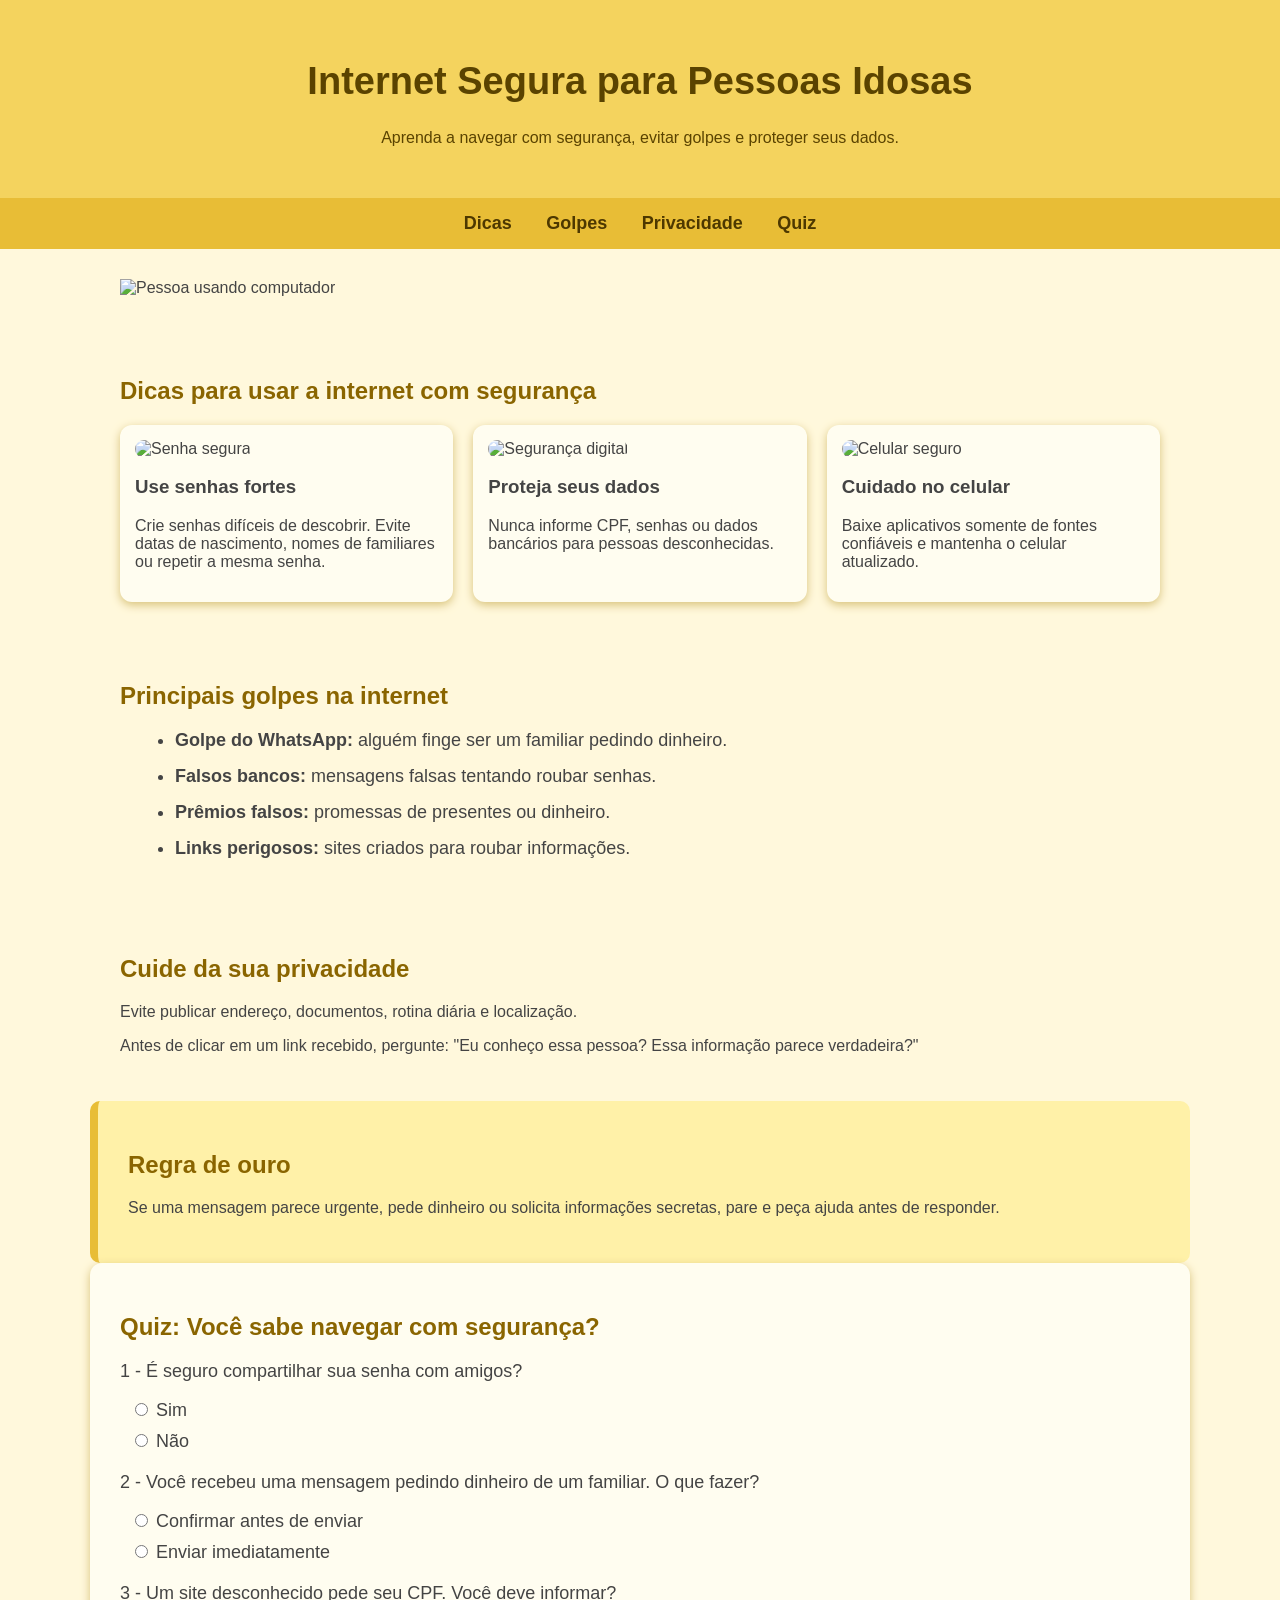
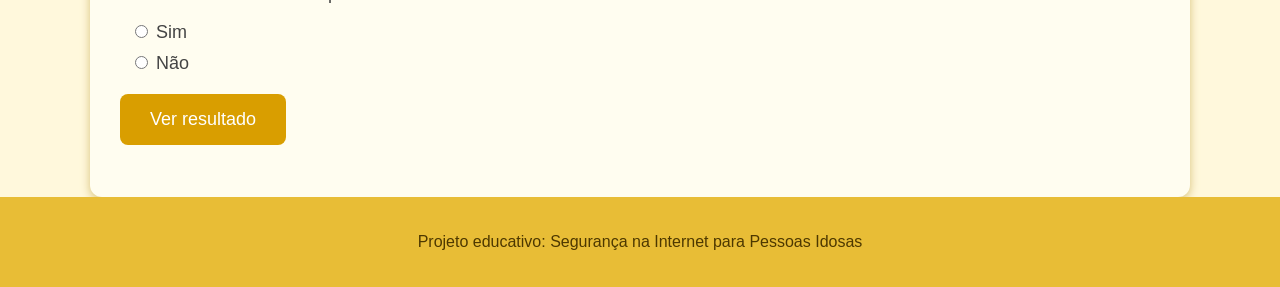
==== index.html @ dd83e682 "." ====
<!DOCTYPE html>
<html lang="pt-BR">

<head>
    <meta charset="UTF-8">
    <meta name="viewport" content="width=device-width, initial-scale=1.0">
    <title>Internet Segura para Idosos</title>
    <link rel="stylesheet" href="style.css">
</head>

<body>

<header>
    <h1>Internet Segura para Pessoas Idosas</h1>
    <p>Aprenda a navegar com segurança, evitar golpes e proteger seus dados.</p>
</header>


<nav>
    <a href="#dicas">Dicas</a>
    <a href="#golpes">Golpes</a>
    <a href="#privacidade">Privacidade</a>
    <a href="#quiz">Quiz</a>
</nav>


<section class="banner">
    <img src="https://images.unsplash.com/photo-1556740749-887f6717d7e4"
    alt="Pessoa usando computador">
</section>


<section id="dicas">

<h2>Dicas para usar a internet com segurança</h2>

<div class="cards">

<article>
    <img src="https://images.unsplash.com/photo-1563013544-824ae1b704d3"
    alt="Senha segura">

    <h3>Use senhas fortes</h3>

    <p>
        Crie senhas difíceis de descobrir.
        Evite datas de nascimento, nomes de familiares ou repetir a mesma senha.
    </p>
</article>


<article>
    <img src="https://images.unsplash.com/photo-1563206767-5b18f218e8de"
    alt="Segurança digital">

    <h3>Proteja seus dados</h3>

    <p>
        Nunca informe CPF, senhas ou dados bancários para pessoas desconhecidas.
    </p>
</article>


<article>
    <img src="https://images.unsplash.com/photo-1614064641938-3bbee52942c7"
    alt="Celular seguro">

    <h3>Cuidado no celular</h3>

    <p>
        Baixe aplicativos somente de fontes confiáveis e mantenha o celular atualizado.
    </p>
</article>

</div>

</section>



<section id="golpes">

<h2>Principais golpes na internet</h2>

<ul>

<li>
<strong>Golpe do WhatsApp:</strong>
alguém finge ser um familiar pedindo dinheiro.
</li>

<li>
<strong>Falsos bancos:</strong>
mensagens falsas tentando roubar senhas.
</li>

<li>
<strong>Prêmios falsos:</strong>
promessas de presentes ou dinheiro.
</li>

<li>
<strong>Links perigosos:</strong>
sites criados para roubar informações.
</li>

</ul>

</section>



<section id="privacidade">

<h2>Cuide da sua privacidade</h2>

<p>
Evite publicar endereço, documentos, rotina diária e localização.
</p>

<p>
Antes de clicar em um link recebido, pergunte:
"Eu conheço essa pessoa? Essa informação parece verdadeira?"
</p>

</section>



<section class="alerta">

<h2>Regra de ouro</h2>

<p>
Se uma mensagem parece urgente, pede dinheiro ou solicita informações secretas,
pare e peça ajuda antes de responder.
</p>

</section>



<section id="quiz">

<h2>Quiz: Você sabe navegar com segurança?</h2>


<div class="pergunta">

<p>
1 - É seguro compartilhar sua senha com amigos?
</p>

<label>
<input type="radio" name="q1" value="0">
Sim
</label>

<label>
<input type="radio" name="q1" value="1">
Não
</label>

</div>



<div class="pergunta">

<p>
2 - Você recebeu uma mensagem pedindo dinheiro de um familiar. O que fazer?
</p>

<label>
<input type="radio" name="q2" value="1">
Confirmar antes de enviar
</label>

<label>
<input type="radio" name="q2" value="0">
Enviar imediatamente
</label>

</div>




<div class="pergunta">

<p>
3 - Um site desconhecido pede seu CPF. Você deve informar?
</p>

<label>
<input type="radio" name="q3" value="0">
Sim
</label>

<label>
<input type="radio" name="q3" value="1">
Não
</label>

</div>


<button onclick="corrigirQuiz()">
Ver resultado
</button>


<p id="resultado"></p>


</section>



<footer>

<p>
Projeto educativo: Segurança na Internet para Pessoas Idosas
</p>

</footer>



<script src="script.js"></script>

</body>
</html>
---- style.css ----
*{
    box-sizing:border-box;
    font-family:Arial, sans-serif;
}


body{

    margin:0;
    background:#fff8dc;
    color:#444;

}



header{

    background:#f4d35e;
    color:#5a4300;
    text-align:center;
    padding:35px;

}


header h1{

    font-size:38px;

}



nav{

    background:#e8bd36;
    padding:15px;
    text-align:center;

}


nav a{

    color:#4d3800;
    text-decoration:none;
    margin:15px;
    font-size:18px;
    font-weight:bold;

}



.banner img{

    width:100%;
    height:350px;
    object-fit:cover;

}



section{

    padding:30px;
    max-width:1100px;
    margin:auto;

}



h2{

    color:#8a6500;

}



.cards{

    display:flex;
    gap:20px;
    flex-wrap:wrap;

}



article{

    background:#fffdf0;
    border-radius:12px;
    padding:15px;
    flex:1;
    min-width:250px;

    box-shadow:0 3px 10px #d8c27a;

}



article img{

    width:100%;
    height:180px;
    object-fit:cover;
    border-radius:10px;

}



li{

    margin:15px;
    font-size:18px;

}



.alerta{

    background:#fff1a8;
    border-left:8px solid #e8bd36;
    border-radius:10px;

}



#quiz{

    background:#fffdf0;
    border-radius:12px;

    box-shadow:0 3px 10px #d8c27a;

}



.pergunta{

    margin:20px 0;
    font-size:18px;

}



label{

    display:block;
    margin:10px;

}



button{

    background:#d99e00;
    color:white;

    padding:15px 30px;

    border:none;
    border-radius:8px;

    font-size:18px;
    cursor:pointer;

}



button:hover{

    background:#b88200;

}



#resultado{

    font-size:22px;
    font-weight:bold;
    margin-top:20px;

}



footer{

    background:#e8bd36;
    color:#4d3800;

    text-align:center;

    padding:20px;

}
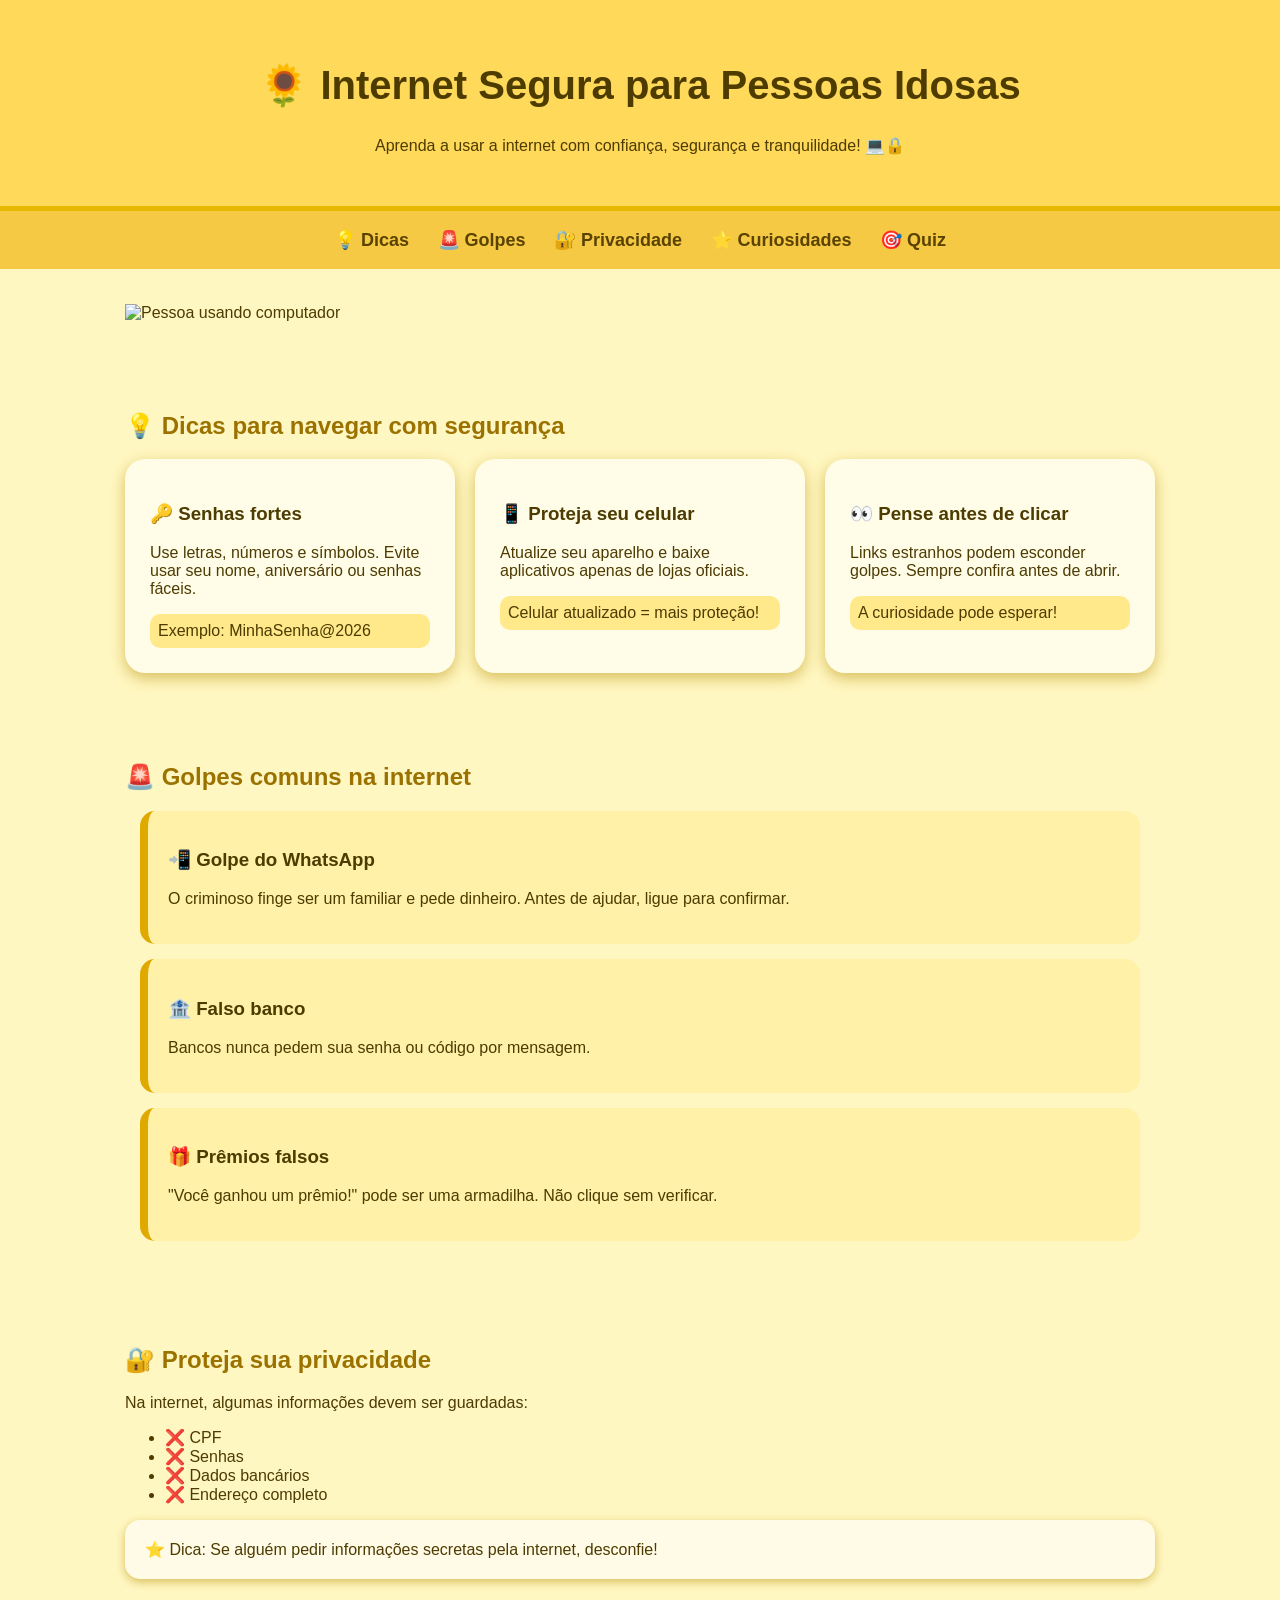
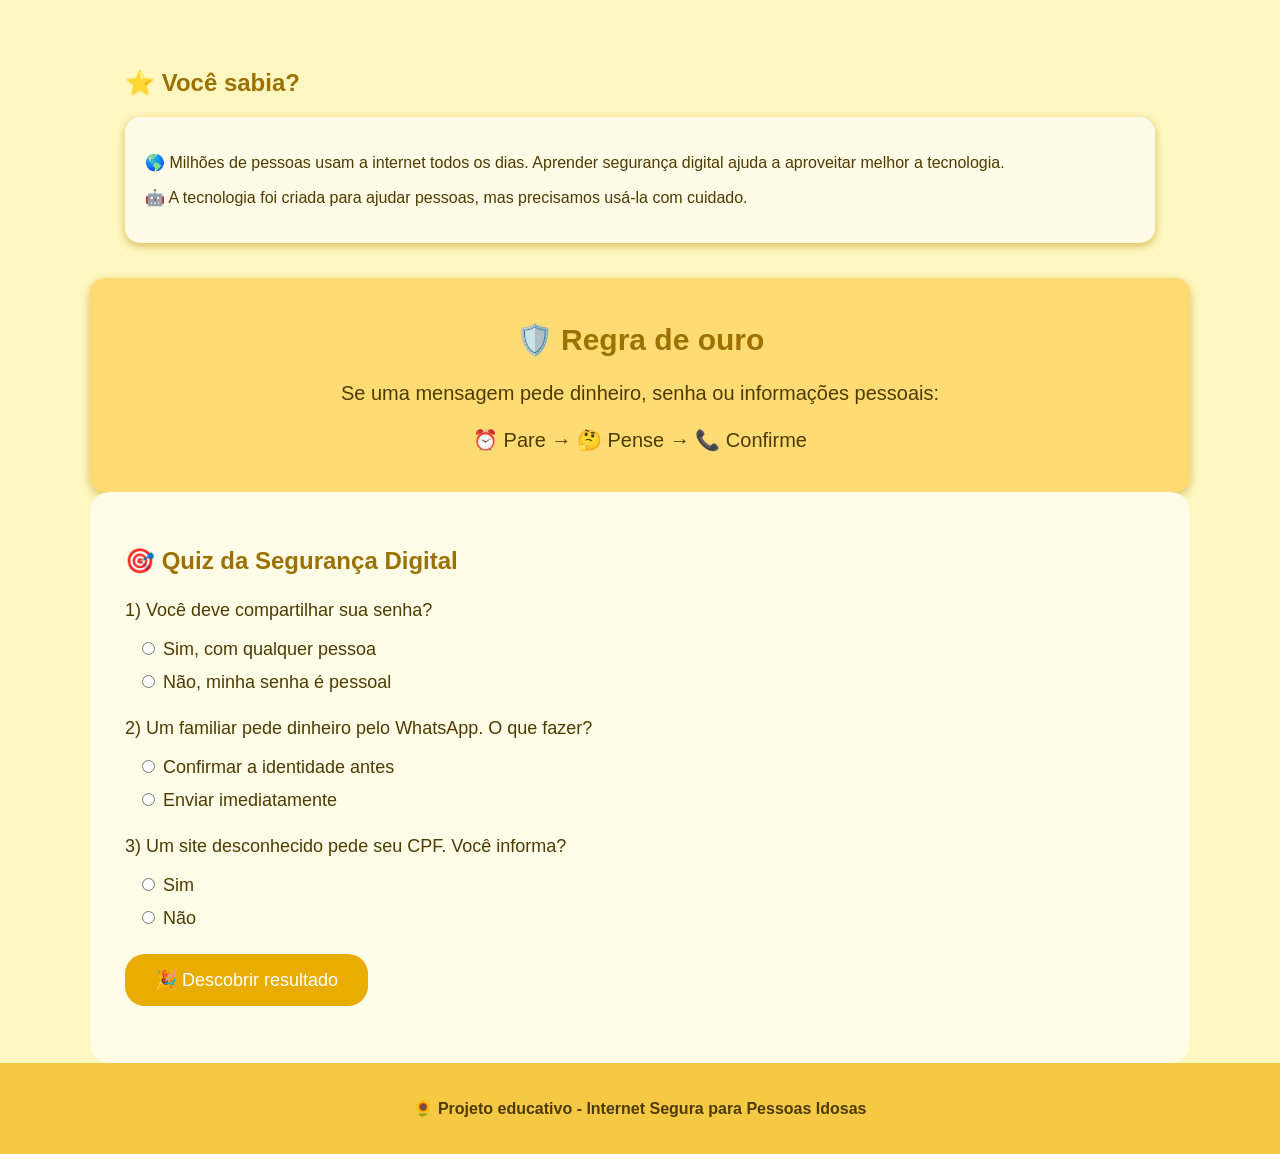
==== commit 1aff07a9: "." ====
--- a/index.html
+++ b/index.html
@@ -2,186 +2,326 @@
 <html lang="pt-BR">
 
 <head>
-    <meta charset="UTF-8">
-    <meta name="viewport" content="width=device-width, initial-scale=1.0">
-    <title>Internet Segura para Idosos</title>
-    <link rel="stylesheet" href="style.css">
+<meta charset="UTF-8">
+<meta name="viewport" content="width=device-width, initial-scale=1.0">
+
+<title>Internet Segura para Idosos</title>
+
+<link rel="stylesheet" href="style.css">
+
 </head>
 
+
 <body>
 
+
 <header>
-    <h1>Internet Segura para Pessoas Idosas</h1>
-    <p>Aprenda a navegar com segurança, evitar golpes e proteger seus dados.</p>
+
+<h1>🌻 Internet Segura para Pessoas Idosas</h1>
+
+<p>
+Aprenda a usar a internet com confiança, segurança e tranquilidade! 💻🔒
+</p>
+
 </header>
 
 
+
 <nav>
-    <a href="#dicas">Dicas</a>
-    <a href="#golpes">Golpes</a>
-    <a href="#privacidade">Privacidade</a>
-    <a href="#quiz">Quiz</a>
+
+<a href="#dicas">💡 Dicas</a>
+<a href="#golpes">🚨 Golpes</a>
+<a href="#privacidade">🔐 Privacidade</a>
+<a href="#curiosidades">⭐ Curiosidades</a>
+<a href="#quiz">🎯 Quiz</a>
+
 </nav>
 
 
+
+
 <section class="banner">
-    <img src="https://images.unsplash.com/photo-1556740749-887f6717d7e4"
-    alt="Pessoa usando computador">
-</section>
+
+<img src="https://images.unsplash.com/photo-1556740749-887f6717d7e4"
+alt="Pessoa usando computador">
+
+</section>
+
+
+
 
 
 <section id="dicas">
 
-<h2>Dicas para usar a internet com segurança</h2>
+<h2>💡 Dicas para navegar com segurança</h2>
+
 
 <div class="cards">
 
-<article>
-    <img src="https://images.unsplash.com/photo-1563013544-824ae1b704d3"
-    alt="Senha segura">
-
-    <h3>Use senhas fortes</h3>
-
-    <p>
-        Crie senhas difíceis de descobrir.
-        Evite datas de nascimento, nomes de familiares ou repetir a mesma senha.
-    </p>
-</article>
-
-
-<article>
-    <img src="https://images.unsplash.com/photo-1563206767-5b18f218e8de"
-    alt="Segurança digital">
-
-    <h3>Proteja seus dados</h3>
-
-    <p>
-        Nunca informe CPF, senhas ou dados bancários para pessoas desconhecidas.
-    </p>
-</article>
-
-
-<article>
-    <img src="https://images.unsplash.com/photo-1614064641938-3bbee52942c7"
-    alt="Celular seguro">
-
-    <h3>Cuidado no celular</h3>
-
-    <p>
-        Baixe aplicativos somente de fontes confiáveis e mantenha o celular atualizado.
-    </p>
-</article>
-
-</div>
-
-</section>
+
+
+<div class="card">
+
+<h3>🔑 Senhas fortes</h3>
+
+<p>
+Use letras, números e símbolos.
+Evite usar seu nome, aniversário ou senhas fáceis.
+</p>
+
+<span>
+Exemplo:
+MinhaSenha@2026
+</span>
+
+</div>
+
+
+
+
+<div class="card">
+
+<h3>📱 Proteja seu celular</h3>
+
+<p>
+Atualize seu aparelho e baixe aplicativos apenas de lojas oficiais.
+</p>
+
+<span>
+Celular atualizado = mais proteção!
+</span>
+
+</div>
+
+
+
+
+
+<div class="card">
+
+<h3>👀 Pense antes de clicar</h3>
+
+<p>
+Links estranhos podem esconder golpes.
+Sempre confira antes de abrir.
+</p>
+
+<span>
+A curiosidade pode esperar!
+</span>
+
+</div>
+
+
+
+</div>
+
+</section>
+
+
+
 
 
 
 <section id="golpes">
 
-<h2>Principais golpes na internet</h2>
+<h2>🚨 Golpes comuns na internet</h2>
+
+
+<div class="golpe">
+
+<h3>📲 Golpe do WhatsApp</h3>
+
+<p>
+O criminoso finge ser um familiar e pede dinheiro.
+Antes de ajudar, ligue para confirmar.
+</p>
+
+</div>
+
+
+
+<div class="golpe">
+
+<h3>🏦 Falso banco</h3>
+
+<p>
+Bancos nunca pedem sua senha ou código por mensagem.
+</p>
+
+</div>
+
+
+
+<div class="golpe">
+
+<h3>🎁 Prêmios falsos</h3>
+
+<p>
+"Você ganhou um prêmio!" pode ser uma armadilha.
+Não clique sem verificar.
+</p>
+
+</div>
+
+
+</section>
+
+
+
+
+
+
+<section id="privacidade">
+
+
+<h2>🔐 Proteja sua privacidade</h2>
+
+
+<p>
+Na internet, algumas informações devem ser guardadas:
+</p>
+
 
 <ul>
 
-<li>
-<strong>Golpe do WhatsApp:</strong>
-alguém finge ser um familiar pedindo dinheiro.
-</li>
-
-<li>
-<strong>Falsos bancos:</strong>
-mensagens falsas tentando roubar senhas.
-</li>
-
-<li>
-<strong>Prêmios falsos:</strong>
-promessas de presentes ou dinheiro.
-</li>
-
-<li>
-<strong>Links perigosos:</strong>
-sites criados para roubar informações.
-</li>
+<li>❌ CPF</li>
+
+<li>❌ Senhas</li>
+
+<li>❌ Dados bancários</li>
+
+<li>❌ Endereço completo</li>
 
 </ul>
 
-</section>
-
-
-
-<section id="privacidade">
-
-<h2>Cuide da sua privacidade</h2>
-
-<p>
-Evite publicar endereço, documentos, rotina diária e localização.
-</p>
-
-<p>
-Antes de clicar em um link recebido, pergunte:
-"Eu conheço essa pessoa? Essa informação parece verdadeira?"
-</p>
-
-</section>
-
-
-
-<section class="alerta">
-
-<h2>Regra de ouro</h2>
-
-<p>
-Se uma mensagem parece urgente, pede dinheiro ou solicita informações secretas,
-pare e peça ajuda antes de responder.
-</p>
-
-</section>
+
+<div class="dica">
+
+⭐ Dica:
+Se alguém pedir informações secretas pela internet,
+desconfie!
+
+</div>
+
+
+</section>
+
+
+
+
+
+
+
+<section id="curiosidades">
+
+
+<h2>⭐ Você sabia?</h2>
+
+
+<div class="curiosidade">
+
+
+<p>
+🌎 Milhões de pessoas usam a internet todos os dias.
+Aprender segurança digital ajuda a aproveitar melhor a tecnologia.
+</p>
+
+
+<p>
+🤖 A tecnologia foi criada para ajudar pessoas,
+mas precisamos usá-la com cuidado.
+</p>
+
+
+</div>
+
+
+</section>
+
+
+
+
+
+
+<section class="regra">
+
+
+<h2>🛡️ Regra de ouro</h2>
+
+
+<p>
+
+Se uma mensagem pede dinheiro,
+senha ou informações pessoais:
+
+<br><br>
+
+⏰ Pare → 🤔 Pense → 📞 Confirme
+
+</p>
+
+
+</section>
+
+
+
+
 
 
 
 <section id="quiz">
 
-<h2>Quiz: Você sabe navegar com segurança?</h2>
+
+<h2>🎯 Quiz da Segurança Digital</h2>
 
 
 <div class="pergunta">
 
 <p>
-1 - É seguro compartilhar sua senha com amigos?
-</p>
+1) Você deve compartilhar sua senha?
+</p>
+
 
 <label>
 <input type="radio" name="q1" value="0">
-Sim
-</label>
+Sim, com qualquer pessoa
+</label>
+
 
 <label>
 <input type="radio" name="q1" value="1">
-Não
-</label>
-
-</div>
+Não, minha senha é pessoal
+</label>
+
+
+</div>
+
+
 
 
 
 <div class="pergunta">
 
 <p>
-2 - Você recebeu uma mensagem pedindo dinheiro de um familiar. O que fazer?
-</p>
+2) Um familiar pede dinheiro pelo WhatsApp. O que fazer?
+</p>
+
 
 <label>
 <input type="radio" name="q2" value="1">
-Confirmar antes de enviar
-</label>
+Confirmar a identidade antes
+</label>
+
 
 <label>
 <input type="radio" name="q2" value="0">
 Enviar imediatamente
 </label>
 
-</div>
+
+</div>
+
 
 
 
@@ -189,24 +329,28 @@
 <div class="pergunta">
 
 <p>
-3 - Um site desconhecido pede seu CPF. Você deve informar?
-</p>
+3) Um site desconhecido pede seu CPF. Você informa?
+</p>
+
 
 <label>
 <input type="radio" name="q3" value="0">
 Sim
 </label>
 
+
 <label>
 <input type="radio" name="q3" value="1">
 Não
 </label>
 
-</div>
+
+</div>
+
 
 
 <button onclick="corrigirQuiz()">
-Ver resultado
+🎉 Descobrir resultado
 </button>
 
 
@@ -217,11 +361,14 @@
 
 
 
+
+
 <footer>
 
 <p>
-Projeto educativo: Segurança na Internet para Pessoas Idosas
-</p>
+🌻 Projeto educativo - Internet Segura para Pessoas Idosas
+</p>
+
 
 </footer>
 
@@ -229,5 +376,7 @@
 
 <script src="script.js"></script>
 
+
 </body>
+
 </html>
--- a/style.css
+++ b/style.css
@@ -1,14 +1,17 @@
 *{
-    box-sizing:border-box;
-    font-family:Arial, sans-serif;
-}
+
+box-sizing:border-box;
+font-family:"Arial", sans-serif;
+
+}
+
 
 
 body{
 
-    margin:0;
-    background:#fff8dc;
-    color:#444;
+margin:0;
+background:#fff7c2;
+color:#4d3b00;
 
 }
 
@@ -16,17 +19,19 @@
 
 header{
 
-    background:#f4d35e;
-    color:#5a4300;
-    text-align:center;
-    padding:35px;
-
-}
+background:#ffd95a;
+padding:35px;
+text-align:center;
+
+border-bottom:5px solid #e6b800;
+
+}
+
 
 
 header h1{
 
-    font-size:38px;
+font-size:40px;
 
 }
 
@@ -34,20 +39,24 @@
 
 nav{
 
-    background:#e8bd36;
-    padding:15px;
-    text-align:center;
-
-}
+background:#f6c945;
+padding:18px;
+text-align:center;
+
+}
+
 
 
 nav a{
 
-    color:#4d3800;
-    text-decoration:none;
-    margin:15px;
-    font-size:18px;
-    font-weight:bold;
+color:#5a4300;
+text-decoration:none;
+
+font-weight:bold;
+
+margin:12px;
+
+font-size:18px;
 
 }
 
@@ -55,9 +64,10 @@
 
 .banner img{
 
-    width:100%;
-    height:350px;
-    object-fit:cover;
+width:100%;
+height:330px;
+
+object-fit:cover;
 
 }
 
@@ -65,9 +75,11 @@
 
 section{
 
-    padding:30px;
-    max-width:1100px;
-    margin:auto;
+max-width:1100px;
+
+margin:auto;
+
+padding:35px;
 
 }
 
@@ -75,7 +87,7 @@
 
 h2{
 
-    color:#8a6500;
+color:#9b7200;
 
 }
 
@@ -83,53 +95,99 @@
 
 .cards{
 
-    display:flex;
-    gap:20px;
-    flex-wrap:wrap;
-
-}
-
-
-
-article{
-
-    background:#fffdf0;
-    border-radius:12px;
-    padding:15px;
-    flex:1;
-    min-width:250px;
-
-    box-shadow:0 3px 10px #d8c27a;
-
-}
-
-
-
-article img{
-
-    width:100%;
-    height:180px;
-    object-fit:cover;
-    border-radius:10px;
-
-}
-
-
-
-li{
-
-    margin:15px;
-    font-size:18px;
-
-}
-
-
-
-.alerta{
-
-    background:#fff1a8;
-    border-left:8px solid #e8bd36;
-    border-radius:10px;
+display:flex;
+
+gap:20px;
+
+flex-wrap:wrap;
+
+}
+
+
+
+.card{
+
+background:#fffde8;
+
+padding:25px;
+
+border-radius:20px;
+
+flex:1;
+
+min-width:250px;
+
+box-shadow:0 5px 15px #d8bd5a;
+
+transition:.3s;
+
+}
+
+
+
+.card:hover{
+
+transform:translateY(-8px);
+
+}
+
+
+
+.card span{
+
+background:#ffe98a;
+
+padding:8px;
+
+border-radius:10px;
+
+display:block;
+
+margin-top:15px;
+
+}
+
+
+
+.golpe{
+
+background:#fff1a8;
+
+padding:20px;
+
+margin:15px;
+
+border-radius:15px;
+
+border-left:8px solid #e0a900;
+
+}
+
+
+
+.dica,
+.curiosidade,
+.regra{
+
+background:#fffbe6;
+
+padding:20px;
+
+border-radius:15px;
+
+box-shadow:0 3px 10px #d8bd5a;
+
+}
+
+
+
+.regra{
+
+background:#ffdc73;
+
+text-align:center;
+
+font-size:20px;
 
 }
 
@@ -137,10 +195,9 @@
 
 #quiz{
 
-    background:#fffdf0;
-    border-radius:12px;
-
-    box-shadow:0 3px 10px #d8c27a;
+background:#fffde8;
+
+border-radius:20px;
 
 }
 
@@ -148,8 +205,9 @@
 
 .pergunta{
 
-    margin:20px 0;
-    font-size:18px;
+margin:25px 0;
+
+font-size:18px;
 
 }
 
@@ -157,8 +215,9 @@
 
 label{
 
-    display:block;
-    margin:10px;
+display:block;
+
+margin:12px;
 
 }
 
@@ -166,16 +225,19 @@
 
 button{
 
-    background:#d99e00;
-    color:white;
-
-    padding:15px 30px;
-
-    border:none;
-    border-radius:8px;
-
-    font-size:18px;
-    cursor:pointer;
+background:#e8ad00;
+
+color:white;
+
+border:0;
+
+padding:15px 30px;
+
+border-radius:20px;
+
+font-size:18px;
+
+cursor:pointer;
 
 }
 
@@ -183,7 +245,7 @@
 
 button:hover{
 
-    background:#b88200;
+background:#c58e00;
 
 }
 
@@ -191,9 +253,11 @@
 
 #resultado{
 
-    font-size:22px;
-    font-weight:bold;
-    margin-top:20px;
+font-size:22px;
+
+font-weight:bold;
+
+margin-top:20px;
 
 }
 
@@ -201,11 +265,12 @@
 
 footer{
 
-    background:#e8bd36;
-    color:#4d3800;
-
-    text-align:center;
-
-    padding:20px;
-
-}
+background:#f6c945;
+
+padding:20px;
+
+text-align:center;
+
+font-weight:bold;
+
+}
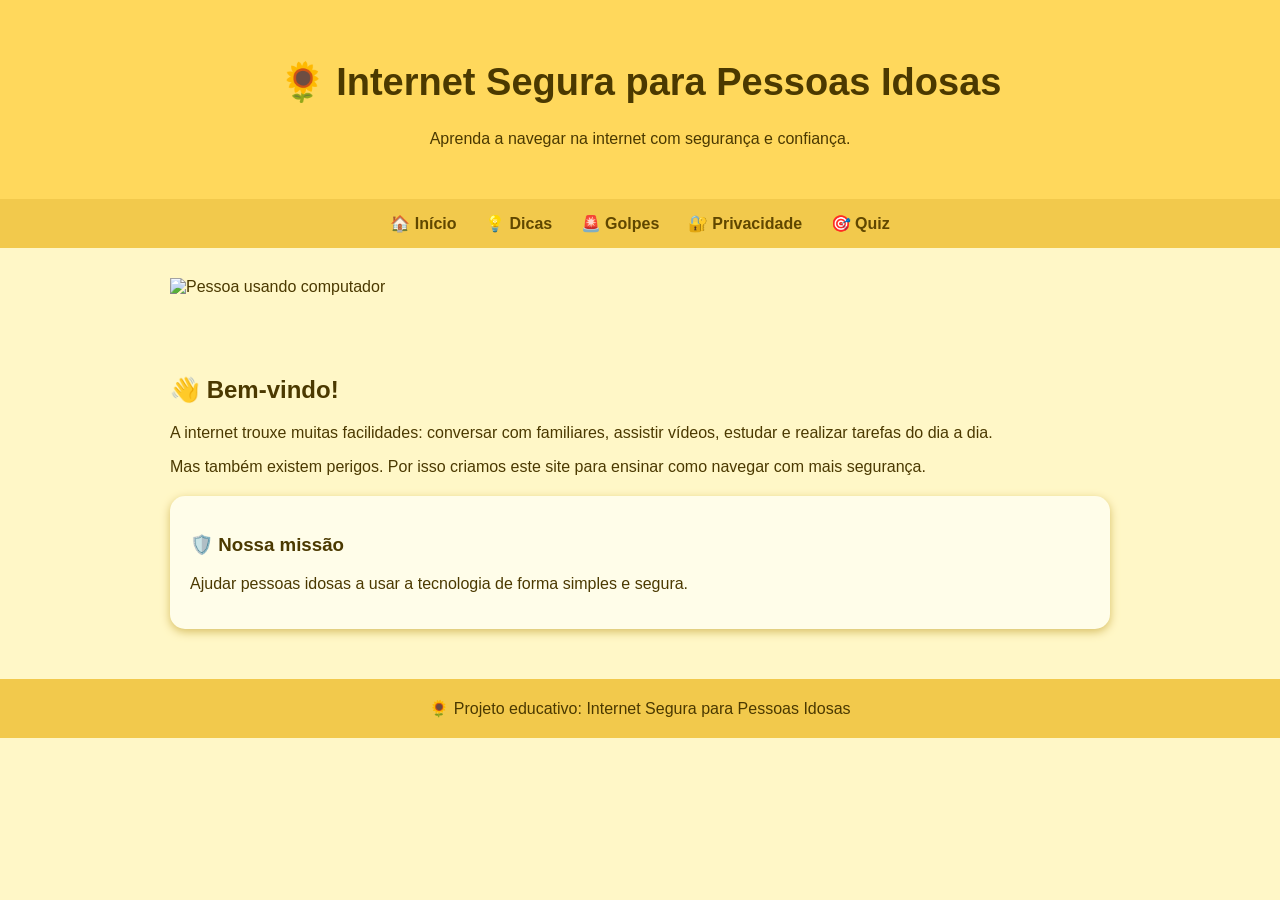
==== commit 95372c33: "html" ====
--- a/index.html
+++ b/index.html
@@ -2,6 +2,7 @@
 <html lang="pt-BR">
 
 <head>
+
 <meta charset="UTF-8">
 <meta name="viewport" content="width=device-width, initial-scale=1.0">
 
@@ -20,7 +21,7 @@
 <h1>🌻 Internet Segura para Pessoas Idosas</h1>
 
 <p>
-Aprenda a usar a internet com confiança, segurança e tranquilidade! 💻🔒
+Aprenda a navegar na internet com segurança e confiança.
 </p>
 
 </header>
@@ -29,14 +30,13 @@
 
 <nav>
 
-<a href="#dicas">💡 Dicas</a>
-<a href="#golpes">🚨 Golpes</a>
-<a href="#privacidade">🔐 Privacidade</a>
-<a href="#curiosidades">⭐ Curiosidades</a>
-<a href="#quiz">🎯 Quiz</a>
+<a href="index.html">🏠 Início</a>
+<a href="dicas.html">💡 Dicas</a>
+<a href="golpes.html">🚨 Golpes</a>
+<a href="privacidade.html">🔐 Privacidade</a>
+<a href="quiz.html">🎯 Quiz</a>
 
 </nav>
-
 
 
 
@@ -49,332 +49,49 @@
 
 
 
+<section>
 
 
-<section id="dicas">
-
-<h2>💡 Dicas para navegar com segurança</h2>
+<h2>👋 Bem-vindo!</h2>
 
 
-<div class="cards">
+<p>
+A internet trouxe muitas facilidades:
+conversar com familiares, assistir vídeos,
+estudar e realizar tarefas do dia a dia.
+</p>
+
+
+<p>
+Mas também existem perigos.
+Por isso criamos este site para ensinar
+como navegar com mais segurança.
+</p>
 
 
 
-<div class="card">
+<div class="caixa">
 
-<h3>🔑 Senhas fortes</h3>
+<h3>🛡️ Nossa missão</h3>
 
 <p>
-Use letras, números e símbolos.
-Evite usar seu nome, aniversário ou senhas fáceis.
-</p>
-
-<span>
-Exemplo:
-MinhaSenha@2026
-</span>
-
-</div>
-
-
-
-
-<div class="card">
-
-<h3>📱 Proteja seu celular</h3>
-
-<p>
-Atualize seu aparelho e baixe aplicativos apenas de lojas oficiais.
-</p>
-
-<span>
-Celular atualizado = mais proteção!
-</span>
-
-</div>
-
-
-
-
-
-<div class="card">
-
-<h3>👀 Pense antes de clicar</h3>
-
-<p>
-Links estranhos podem esconder golpes.
-Sempre confira antes de abrir.
-</p>
-
-<span>
-A curiosidade pode esperar!
-</span>
-
-</div>
-
-
-
-</div>
-
-</section>
-
-
-
-
-
-
-<section id="golpes">
-
-<h2>🚨 Golpes comuns na internet</h2>
-
-
-<div class="golpe">
-
-<h3>📲 Golpe do WhatsApp</h3>
-
-<p>
-O criminoso finge ser um familiar e pede dinheiro.
-Antes de ajudar, ligue para confirmar.
+Ajudar pessoas idosas a usar a tecnologia
+de forma simples e segura.
 </p>
 
 </div>
 
 
 
-<div class="golpe">
-
-<h3>🏦 Falso banco</h3>
-
-<p>
-Bancos nunca pedem sua senha ou código por mensagem.
-</p>
-
-</div>
-
-
-
-<div class="golpe">
-
-<h3>🎁 Prêmios falsos</h3>
-
-<p>
-"Você ganhou um prêmio!" pode ser uma armadilha.
-Não clique sem verificar.
-</p>
-
-</div>
-
-
 </section>
-
-
-
-
-
-
-<section id="privacidade">
-
-
-<h2>🔐 Proteja sua privacidade</h2>
-
-
-<p>
-Na internet, algumas informações devem ser guardadas:
-</p>
-
-
-<ul>
-
-<li>❌ CPF</li>
-
-<li>❌ Senhas</li>
-
-<li>❌ Dados bancários</li>
-
-<li>❌ Endereço completo</li>
-
-</ul>
-
-
-<div class="dica">
-
-⭐ Dica:
-Se alguém pedir informações secretas pela internet,
-desconfie!
-
-</div>
-
-
-</section>
-
-
-
-
-
-
-
-<section id="curiosidades">
-
-
-<h2>⭐ Você sabia?</h2>
-
-
-<div class="curiosidade">
-
-
-<p>
-🌎 Milhões de pessoas usam a internet todos os dias.
-Aprender segurança digital ajuda a aproveitar melhor a tecnologia.
-</p>
-
-
-<p>
-🤖 A tecnologia foi criada para ajudar pessoas,
-mas precisamos usá-la com cuidado.
-</p>
-
-
-</div>
-
-
-</section>
-
-
-
-
-
-
-<section class="regra">
-
-
-<h2>🛡️ Regra de ouro</h2>
-
-
-<p>
-
-Se uma mensagem pede dinheiro,
-senha ou informações pessoais:
-
-<br><br>
-
-⏰ Pare → 🤔 Pense → 📞 Confirme
-
-</p>
-
-
-</section>
-
-
-
-
-
-
-
-<section id="quiz">
-
-
-<h2>🎯 Quiz da Segurança Digital</h2>
-
-
-<div class="pergunta">
-
-<p>
-1) Você deve compartilhar sua senha?
-</p>
-
-
-<label>
-<input type="radio" name="q1" value="0">
-Sim, com qualquer pessoa
-</label>
-
-
-<label>
-<input type="radio" name="q1" value="1">
-Não, minha senha é pessoal
-</label>
-
-
-</div>
-
-
-
-
-
-<div class="pergunta">
-
-<p>
-2) Um familiar pede dinheiro pelo WhatsApp. O que fazer?
-</p>
-
-
-<label>
-<input type="radio" name="q2" value="1">
-Confirmar a identidade antes
-</label>
-
-
-<label>
-<input type="radio" name="q2" value="0">
-Enviar imediatamente
-</label>
-
-
-</div>
-
-
-
-
-
-<div class="pergunta">
-
-<p>
-3) Um site desconhecido pede seu CPF. Você informa?
-</p>
-
-
-<label>
-<input type="radio" name="q3" value="0">
-Sim
-</label>
-
-
-<label>
-<input type="radio" name="q3" value="1">
-Não
-</label>
-
-
-</div>
-
-
-
-<button onclick="corrigirQuiz()">
-🎉 Descobrir resultado
-</button>
-
-
-<p id="resultado"></p>
-
-
-</section>
-
-
 
 
 
 <footer>
 
-<p>
-🌻 Projeto educativo - Internet Segura para Pessoas Idosas
-</p>
-
+🌻 Projeto educativo: Internet Segura para Pessoas Idosas
 
 </footer>
-
-
-
-<script src="script.js"></script>
 
 
 </body>
--- a/style.css
+++ b/style.css
@@ -1,29 +1,25 @@
 *{
 
 box-sizing:border-box;
-font-family:"Arial", sans-serif;
+font-family:Arial,sans-serif;
 
 }
-
 
 
 body{
 
 margin:0;
-background:#fff7c2;
-color:#4d3b00;
+background:#fff7c7;
+color:#4b3900;
 
 }
 
 
-
 header{
 
-background:#ffd95a;
+background:#ffd85c;
 padding:35px;
 text-align:center;
-
-border-bottom:5px solid #e6b800;
 
 }
 
@@ -31,7 +27,7 @@
 
 header h1{
 
-font-size:40px;
+font-size:38px;
 
 }
 
@@ -39,24 +35,19 @@
 
 nav{
 
-background:#f6c945;
-padding:18px;
+background:#f2c94c;
+padding:15px;
 text-align:center;
 
 }
 
 
-
 nav a{
 
-color:#5a4300;
 text-decoration:none;
-
+color:#604700;
 font-weight:bold;
-
 margin:12px;
-
-font-size:18px;
 
 }
 
@@ -65,8 +56,7 @@
 .banner img{
 
 width:100%;
-height:330px;
-
+height:350px;
 object-fit:cover;
 
 }
@@ -75,75 +65,23 @@
 
 section{
 
-max-width:1100px;
-
+max-width:1000px;
 margin:auto;
-
-padding:35px;
+padding:30px;
 
 }
 
 
 
-h2{
+.card,
+.caixa,
+.golpe{
 
-color:#9b7200;
-
-}
-
-
-
-.cards{
-
-display:flex;
-
-gap:20px;
-
-flex-wrap:wrap;
-
-}
-
-
-
-.card{
-
-background:#fffde8;
-
-padding:25px;
-
-border-radius:20px;
-
-flex:1;
-
-min-width:250px;
-
-box-shadow:0 5px 15px #d8bd5a;
-
-transition:.3s;
-
-}
-
-
-
-.card:hover{
-
-transform:translateY(-8px);
-
-}
-
-
-
-.card span{
-
-background:#ffe98a;
-
-padding:8px;
-
-border-radius:10px;
-
-display:block;
-
-margin-top:15px;
+background:#fffde9;
+padding:20px;
+margin:20px 0;
+border-radius:15px;
+box-shadow:0 3px 10px #d8bf65;
 
 }
 
@@ -151,61 +89,23 @@
 
 .golpe{
 
-background:#fff1a8;
-
-padding:20px;
-
-margin:15px;
-
-border-radius:15px;
-
-border-left:8px solid #e0a900;
+border-left:8px solid orange;
 
 }
 
 
 
-.dica,
-.curiosidade,
-.regra{
+button{
 
-background:#fffbe6;
+background:#d99b00;
+color:white;
 
-padding:20px;
+padding:15px 25px;
 
-border-radius:15px;
-
-box-shadow:0 3px 10px #d8bd5a;
-
-}
-
-
-
-.regra{
-
-background:#ffdc73;
-
-text-align:center;
-
-font-size:20px;
-
-}
-
-
-
-#quiz{
-
-background:#fffde8;
-
+border:0;
 border-radius:20px;
 
-}
-
-
-
-.pergunta{
-
-margin:25px 0;
+cursor:pointer;
 
 font-size:18px;
 
@@ -213,51 +113,9 @@
 
 
 
-label{
-
-display:block;
-
-margin:12px;
-
-}
-
-
-
-button{
-
-background:#e8ad00;
-
-color:white;
-
-border:0;
-
-padding:15px 30px;
-
-border-radius:20px;
-
-font-size:18px;
-
-cursor:pointer;
-
-}
-
-
-
 button:hover{
 
-background:#c58e00;
-
-}
-
-
-
-#resultado{
-
-font-size:22px;
-
-font-weight:bold;
-
-margin-top:20px;
+background:#b77c00;
 
 }
 
@@ -265,12 +123,8 @@
 
 footer{
 
-background:#f6c945;
-
+background:#f2c94c;
 padding:20px;
-
 text-align:center;
 
-font-weight:bold;
-
 }
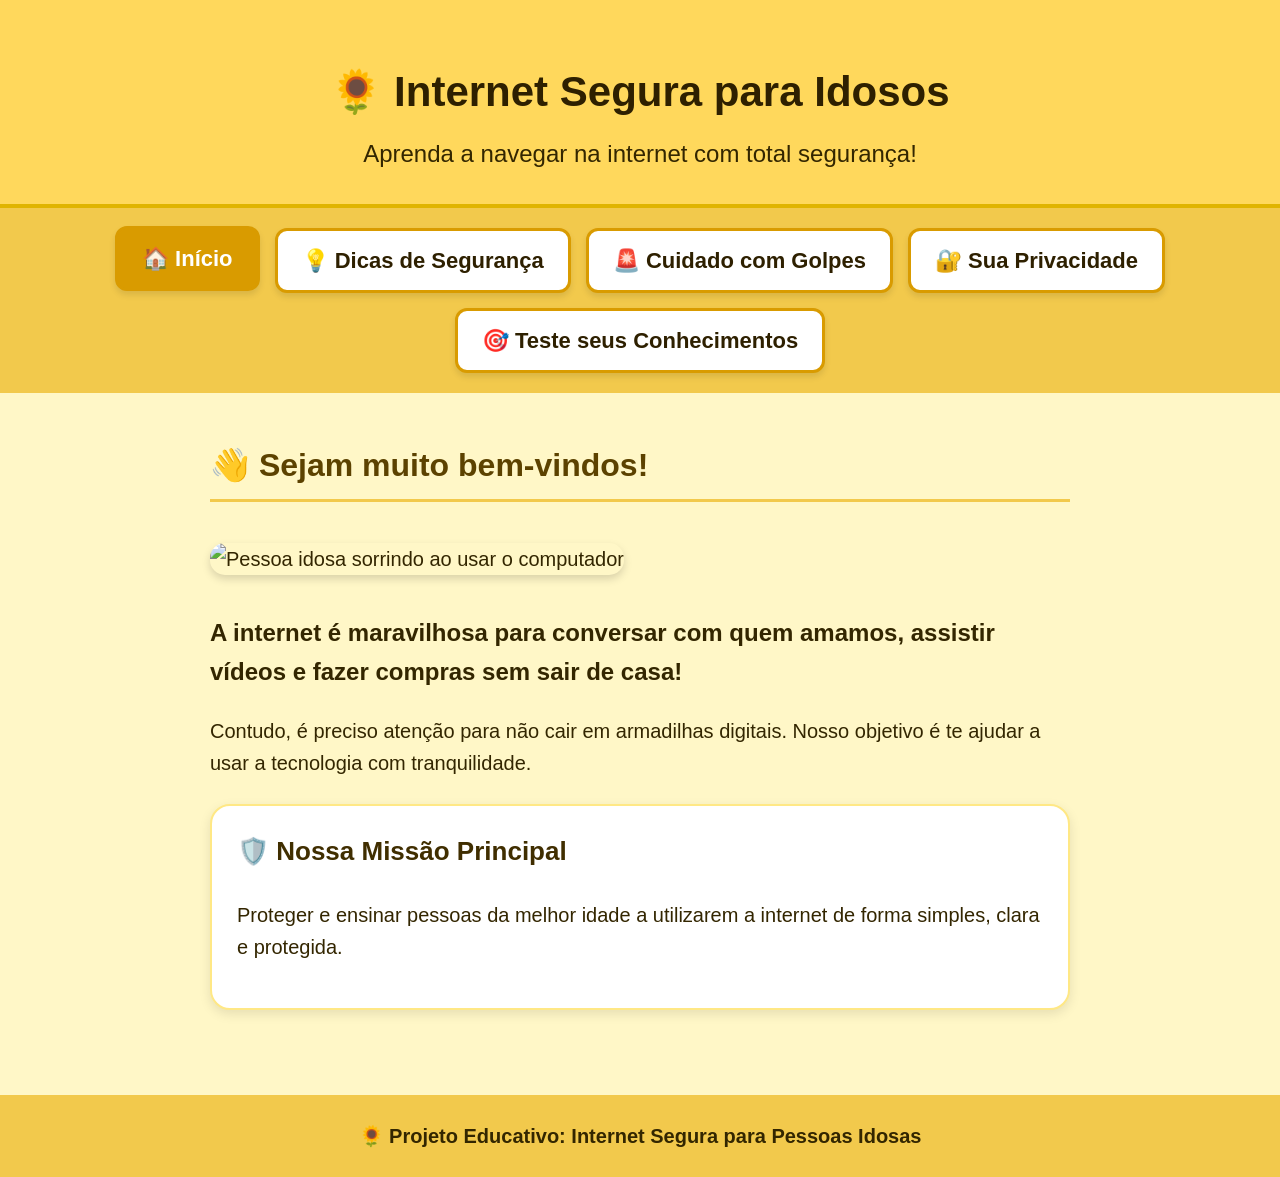
==== commit ee05fc06: "." ====
--- a/index.html
+++ b/index.html
@@ -2,98 +2,48 @@
 <html lang="pt-BR">
 
 <head>
-
-<meta charset="UTF-8">
-<meta name="viewport" content="width=device-width, initial-scale=1.0">
-
-<title>Internet Segura para Idosos</title>
-
-<link rel="stylesheet" href="style.css">
-
+  <meta charset="UTF-8">
+  <meta name="viewport" content="width=device-width, initial-scale=1.0">
+  <title>Início - Internet Segura para Idosos</title>
+  <link rel="stylesheet" href="style.css">
 </head>
-
 
 <body>
 
+  <header>
+    <h1>🌻 Internet Segura para Idosos</h1>
+    <p>Aprenda a navegar na internet com total segurança!</p>
+  </header>
 
-<header>
+  <nav>
+    <a href="index.html" class="btn-nav ativo">🏠 Início</a>
+    <a href="dicas.html" class="btn-nav">💡 Dicas de Segurança</a>
+    <a href="golpes.html" class="btn-nav">🚨 Cuidado com Golpes</a>
+    <a href="privacidade.html" class="btn-nav">🔐 Sua Privacidade</a>
+    <a href="quiz.html" class="btn-nav">🎯 Teste seus Conhecimentos</a>
+  </nav>
 
-<h1>🌻 Internet Segura para Pessoas Idosas</h1>
+  <main>
+    <section>
+      <h2>👋 Sejam muito bem-vindos!</h2>
+      
+      <img src="https://images.unsplash.com/photo-1556740749-887f6717d7e4" alt="Pessoa idosa sorrindo ao usar o computador" class="imagem-conteudo">
 
-<p>
-Aprenda a navegar na internet com segurança e confiança.
-</p>
+      <p class="destaque-grande">A internet é maravilhosa para conversar com quem amamos, assistir vídeos e fazer compras sem sair de casa!</p>
+      
+      <p class="texto-medio">Contudo, é preciso atenção para não cair em armadilhas digitais. Nosso objetivo é te ajudar a usar a tecnologia com tranquilidade.</p>
 
-</header>
+      <div class="caixa">
+        <h3>🛡️ Nossa Missão Principal</h3>
+        <p class="texto-medio">Proteger e ensinar pessoas da melhor idade a utilizarem a internet de forma simples, clara e protegida.</p>
+      </div>
+    </section>
+  </main>
 
-
-
-<nav>
-
-<a href="index.html">🏠 Início</a>
-<a href="dicas.html">💡 Dicas</a>
-<a href="golpes.html">🚨 Golpes</a>
-<a href="privacidade.html">🔐 Privacidade</a>
-<a href="quiz.html">🎯 Quiz</a>
-
-</nav>
-
-
-
-<section class="banner">
-
-<img src="https://images.unsplash.com/photo-1556740749-887f6717d7e4"
-alt="Pessoa usando computador">
-
-</section>
-
-
-
-<section>
-
-
-<h2>👋 Bem-vindo!</h2>
-
-
-<p>
-A internet trouxe muitas facilidades:
-conversar com familiares, assistir vídeos,
-estudar e realizar tarefas do dia a dia.
-</p>
-
-
-<p>
-Mas também existem perigos.
-Por isso criamos este site para ensinar
-como navegar com mais segurança.
-</p>
-
-
-
-<div class="caixa">
-
-<h3>🛡️ Nossa missão</h3>
-
-<p>
-Ajudar pessoas idosas a usar a tecnologia
-de forma simples e segura.
-</p>
-
-</div>
-
-
-
-</section>
-
-
-
-<footer>
-
-🌻 Projeto educativo: Internet Segura para Pessoas Idosas
-
-</footer>
-
+  <footer>
+    🌻 Projeto Educativo: Internet Segura para Pessoas Idosas
+  </footer>
 
 </body>
 
-</html>
+</html>
--- a/style.css
+++ b/style.css
@@ -1,130 +1,171 @@
-*{
-
-box-sizing:border-box;
-font-family:Arial,sans-serif;
-
+* {
+  box-sizing: border-box;
+  font-family: 'Segoe UI', Tahoma, Geneva, Verdana, sans-serif;
 }
 
-
-body{
-
-margin:0;
-background:#fff7c7;
-color:#4b3900;
-
+body {
+  margin: 0;
+  background-color: #fff7c7;
+  color: #332600;
+  font-size: 20px; /* Fonte base grande */
+  line-height: 1.6;
 }
 
-
-header{
-
-background:#ffd85c;
-padding:35px;
-text-align:center;
-
+header {
+  background-color: #ffd85c;
+  padding: 30px 20px;
+  text-align: center;
+  border-bottom: 4px solid #e0b400;
 }
 
-
-
-header h1{
-
-font-size:38px;
-
+header h1 {
+  font-size: 42px; /* Destaque para títulos principais */
+  margin-bottom: 10px;
+  color: #2e2000;
 }
 
-
-
-nav{
-
-background:#f2c94c;
-padding:15px;
-text-align:center;
-
+header p {
+  font-size: 24px;
+  margin: 0;
+  font-weight: 500;
 }
 
-
-nav a{
-
-text-decoration:none;
-color:#604700;
-font-weight:bold;
-margin:12px;
-
+/* Navegação clara estilo botões */
+nav {
+  background-color: #f2c94c;
+  padding: 20px 10px;
+  text-align: center;
+  display: flex;
+  flex-wrap: wrap;
+  justify-content: center;
+  gap: 15px;
 }
 
-
-
-.banner img{
-
-width:100%;
-height:350px;
-object-fit:cover;
-
+.btn-nav {
+  text-decoration: none;
+  color: #2e2000;
+  font-weight: bold;
+  font-size: 22px;
+  background-color: #ffffff;
+  padding: 12px 24px;
+  border-radius: 12px;
+  border: 3px solid #d99b00;
+  box-shadow: 0 4px 6px rgba(0,0,0,0.1);
+  transition: all 0.2s;
 }
 
-
-
-section{
-
-max-width:1000px;
-margin:auto;
-padding:30px;
-
+.btn-nav:hover, .btn-nav.ativo {
+  background-color: #d99b00;
+  color: #ffffff;
+  transform: translateY(-2px);
 }
 
-
-
-.card,
-.caixa,
-.golpe{
-
-background:#fffde9;
-padding:20px;
-margin:20px 0;
-border-radius:15px;
-box-shadow:0 3px 10px #d8bf65;
-
+main {
+  max-width: 900px;
+  margin: auto;
+  padding: 20px;
 }
 
-
-
-.golpe{
-
-border-left:8px solid orange;
-
+h2 {
+  font-size: 32px;
+  color: #5c4200;
+  border-bottom: 3px solid #f2c94c;
+  padding-bottom: 8px;
 }
 
-
-
-button{
-
-background:#d99b00;
-color:white;
-
-padding:15px 25px;
-
-border:0;
-border-radius:20px;
-
-cursor:pointer;
-
-font-size:18px;
-
+h3 {
+  font-size: 26px;
+  color: #402e00;
+  margin-top: 0;
 }
 
-
-
-button:hover{
-
-background:#b77c00;
-
+.destaque-grande {
+  font-size: 24px;
+  font-weight: bold;
 }
 
+.texto-medio {
+  font-size: 20px;
+}
 
+.texto-pequeno {
+  font-size: 16px;
+  color: #555555;
+}
 
-footer{
+/* Imagens */
+.imagem-conteudo {
+  width: 100%;
+  max-height: 380px;
+  object-fit: cover;
+  border-radius: 15px;
+  box-shadow: 0 4px 8px rgba(0,0,0,0.15);
+  margin: 15px 0;
+}
 
-background:#f2c94c;
-padding:20px;
-text-align:center;
+.card, .caixa, .golpe, .pergunta {
+  background-color: #ffffff;
+  padding: 25px;
+  margin: 25px 0;
+  border-radius: 20px;
+  box-shadow: 0 4px 12px rgba(0,0,0,0.1);
+  border: 2px solid #ffe885;
+}
 
+.golpe {
+  border-left: 10px solid #ff6b6b;
 }
+
+.pergunta label {
+  display: block;
+  margin: 15px 0;
+  cursor: pointer;
+  font-size: 22px;
+  background-color: #fff9db;
+  padding: 12px;
+  border-radius: 10px;
+  border: 2px solid #f2c94c;
+}
+
+.pergunta input[type="radio"] {
+  width: 25px;
+  height: 25px;
+  margin-right: 12px;
+  vertical-align: middle;
+}
+
+.btn-acao {
+  background-color: #28a745;
+  color: white;
+  padding: 18px 35px;
+  border: 0;
+  border-radius: 15px;
+  cursor: pointer;
+  font-size: 24px;
+  font-weight: bold;
+  margin-top: 15px;
+  width: 100%;
+  box-shadow: 0 4px 8px rgba(0,0,0,0.2);
+}
+
+.btn-acao:hover {
+  background-color: #218838;
+}
+
+#resultado {
+  font-size: 26px;
+  font-weight: bold;
+  margin-top: 25px;
+  padding: 15px;
+  border-radius: 10px;
+  text-align: center;
+}
+
+footer {
+  background-color: #f2c94c;
+  padding: 25px;
+  text-align: center;
+  font-size: 20px;
+  font-weight: bold;
+  margin-top: 40px;
+}
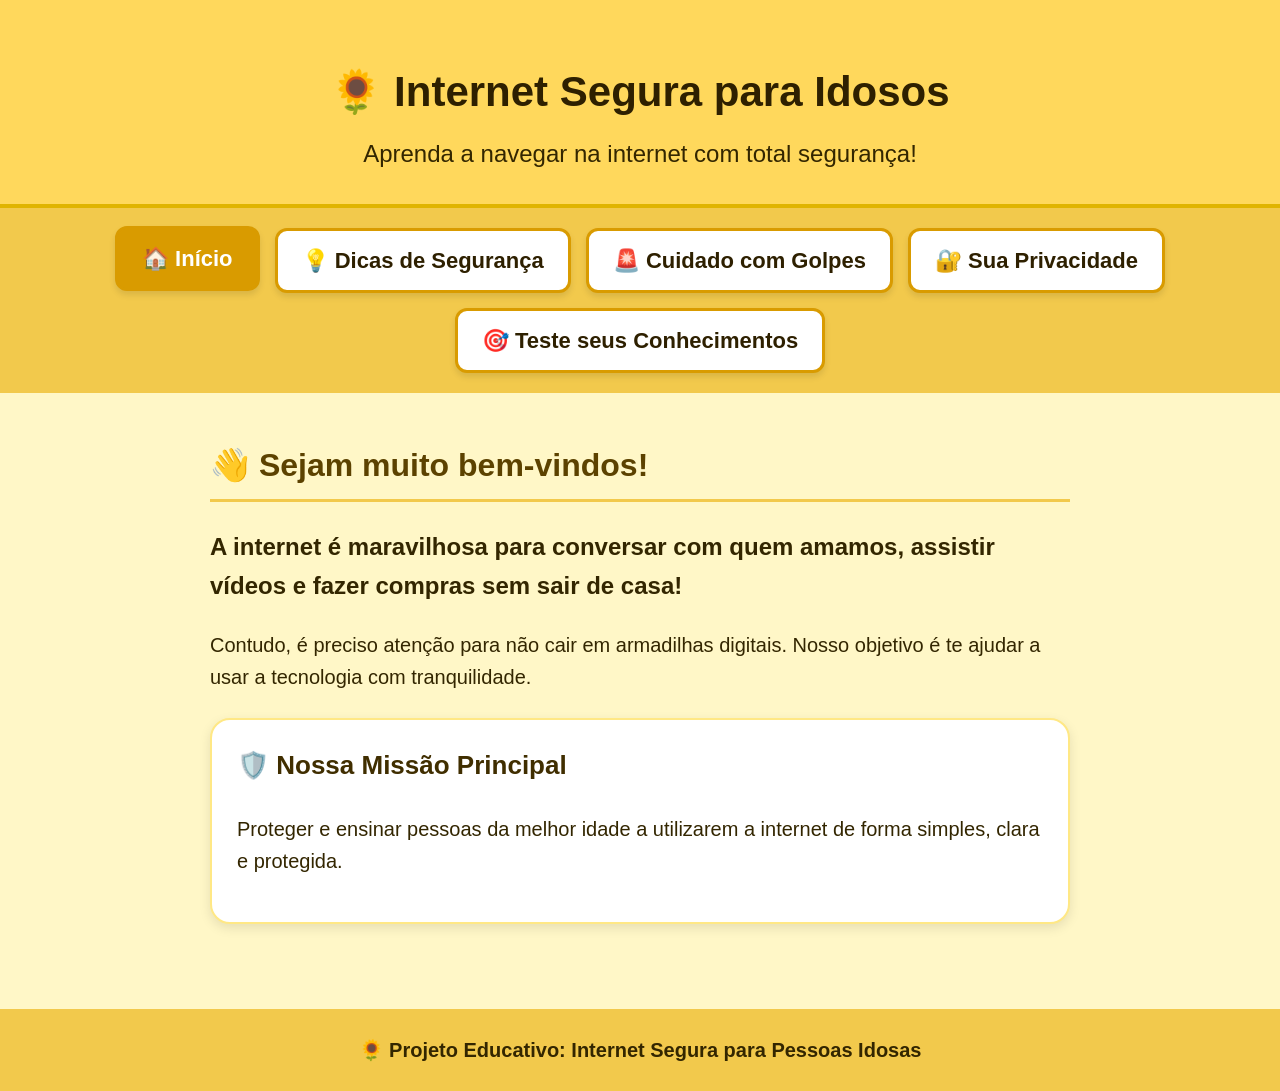
==== commit cd49de57: ".." ====
--- a/index.html
+++ b/index.html
@@ -26,8 +26,6 @@
   <main>
     <section>
       <h2>👋 Sejam muito bem-vindos!</h2>
-      
-      <img src="https://images.unsplash.com/photo-1556740749-887f6717d7e4" alt="Pessoa idosa sorrindo ao usar o computador" class="imagem-conteudo">
 
       <p class="destaque-grande">A internet é maravilhosa para conversar com quem amamos, assistir vídeos e fazer compras sem sair de casa!</p>
       
--- a/style.css
+++ b/style.css
@@ -7,7 +7,7 @@
   margin: 0;
   background-color: #fff7c7;
   color: #332600;
-  font-size: 20px; /* Fonte base grande */
+  font-size: 20px;
   line-height: 1.6;
 }
 
@@ -19,7 +19,7 @@
 }
 
 header h1 {
-  font-size: 42px; /* Destaque para títulos principais */
+  font-size: 42px;
   margin-bottom: 10px;
   color: #2e2000;
 }
@@ -88,21 +88,6 @@
   font-size: 20px;
 }
 
-.texto-pequeno {
-  font-size: 16px;
-  color: #555555;
-}
-
-/* Imagens */
-.imagem-conteudo {
-  width: 100%;
-  max-height: 380px;
-  object-fit: cover;
-  border-radius: 15px;
-  box-shadow: 0 4px 8px rgba(0,0,0,0.15);
-  margin: 15px 0;
-}
-
 .card, .caixa, .golpe, .pergunta {
   background-color: #ffffff;
   padding: 25px;
